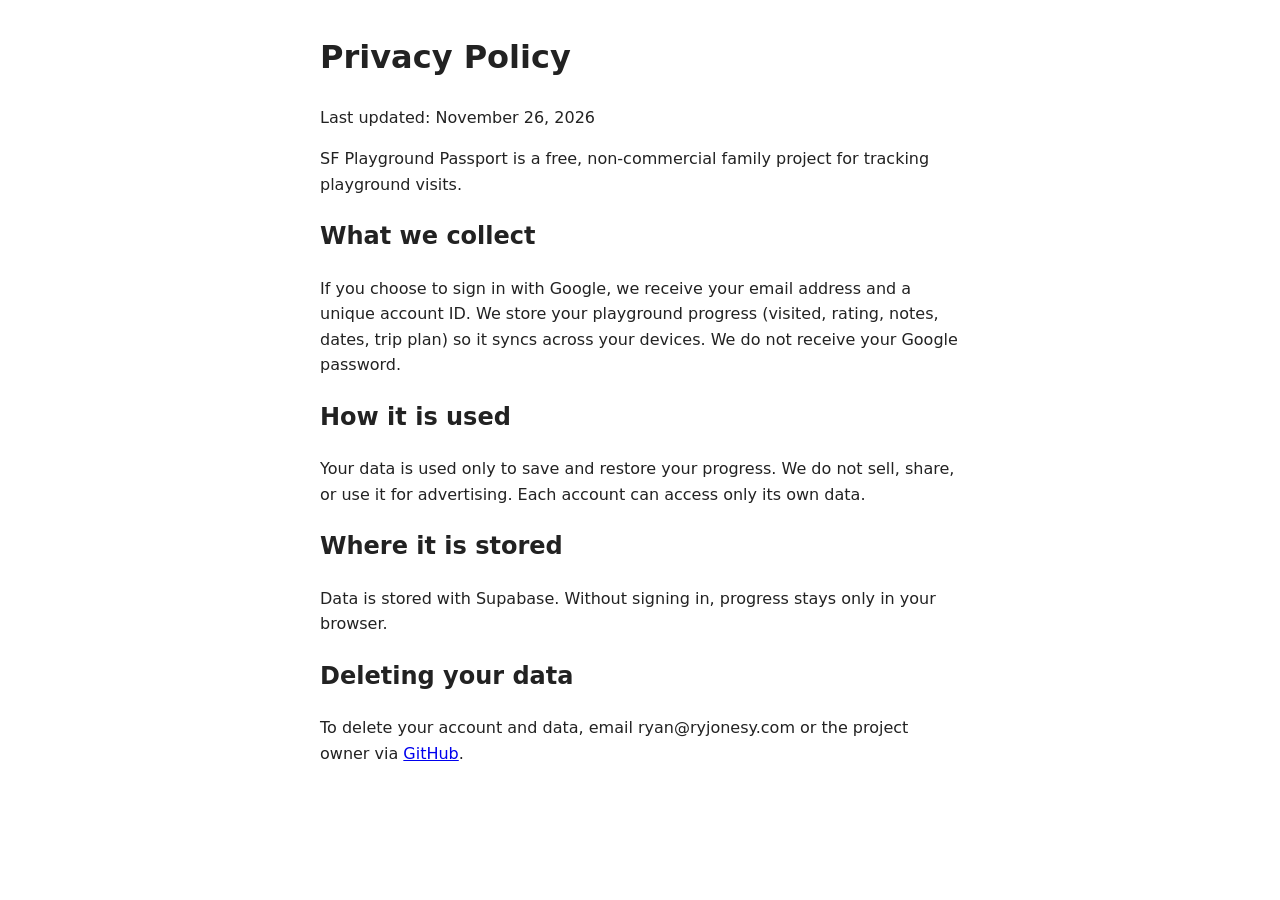
==== privacy.html @ 1c8a5545 "Add privacy policy page Co-authored-by: Perplexity <noreply@perplexity.ai>" ====
<!DOCTYPE html>
<html lang="en"><head><meta charset="utf-8"><meta name="viewport" content="width=device-width,initial-scale=1">
<title>Privacy Policy – SF Playground Passport</title>
<style>body{font-family:system-ui,sans-serif;max-width:640px;margin:2rem auto;padding:0 1rem;line-height:1.6;color:#222}</style></head>
<body>
<h1>Privacy Policy</h1>
<p>Last updated: November 26, 2026</p>
<p>SF Playground Passport is a free, non-commercial family project for tracking playground visits.</p>
<h2>What we collect</h2>
<p>If you choose to sign in with Google, we receive your email address and a unique account ID. We store your playground progress (visited, rating, notes, dates, trip plan) so it syncs across your devices. We do not receive your Google password.</p>
<h2>How it is used</h2>
<p>Your data is used only to save and restore your progress. We do not sell, share, or use it for advertising. Each account can access only its own data.</p>
<h2>Where it is stored</h2>
<p>Data is stored with Supabase. Without signing in, progress stays only in your browser.</p>
<h2>Deleting your data</h2>
<p>To delete your account and data, email ryan@ryjonesy.com or the project owner via <a href="https://github.com/ryjonesy/sf-playground-passport">GitHub</a>.</p>
</body></html>
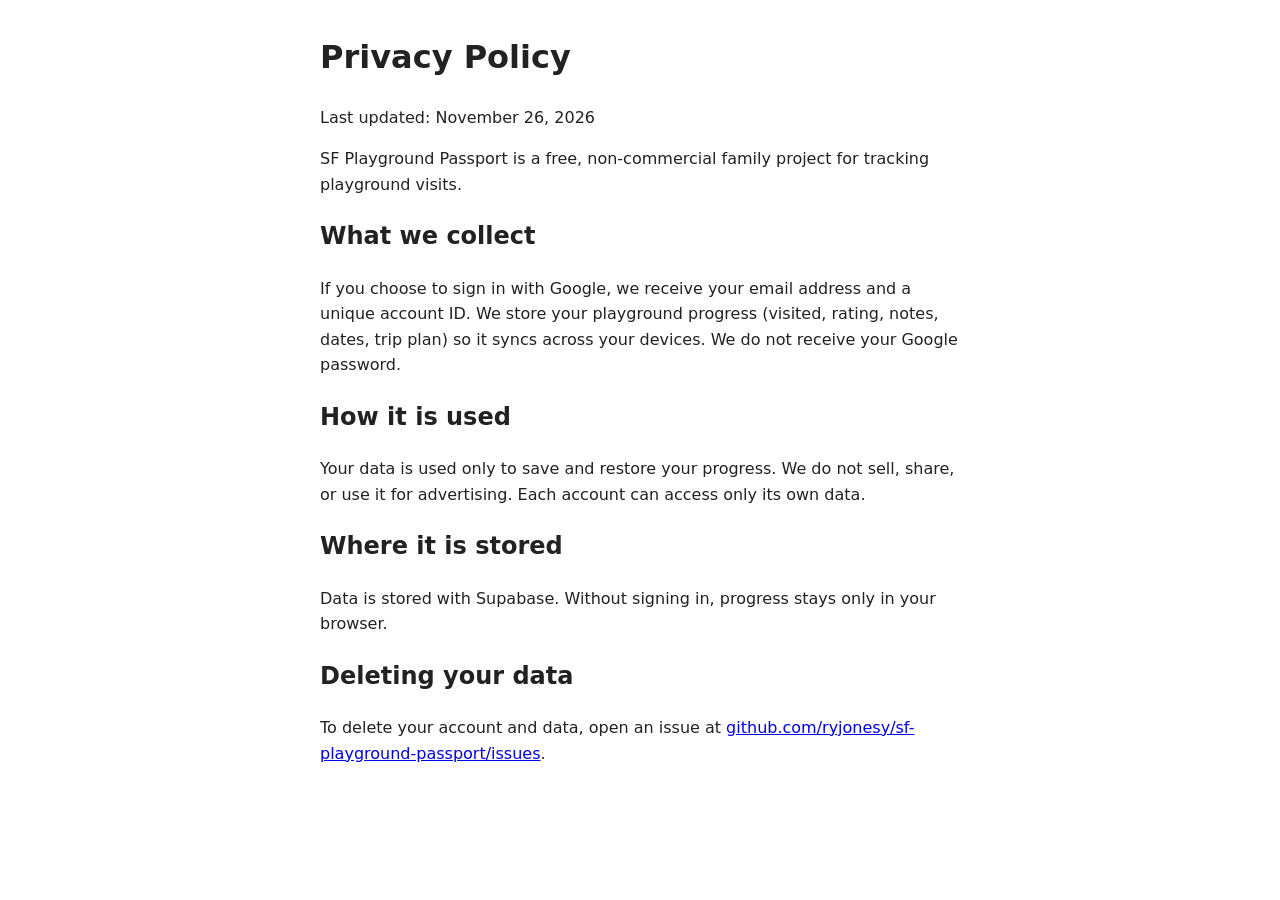
==== commit ff47fa36: "Privacy page: use GitHub issues for contact Co-authored-by: Perplexity <noreply@perplexity.ai>" ====
--- a/privacy.html
+++ b/privacy.html
@@ -13,5 +13,5 @@
 <h2>Where it is stored</h2>
 <p>Data is stored with Supabase. Without signing in, progress stays only in your browser.</p>
 <h2>Deleting your data</h2>
-<p>To delete your account and data, email ryan@ryjonesy.com or the project owner via <a href="https://github.com/ryjonesy/sf-playground-passport">GitHub</a>.</p>
+<p>To delete your account and data, open an issue at <a href="https://github.com/ryjonesy/sf-playground-passport/issues">github.com/ryjonesy/sf-playground-passport/issues</a>.</p>
 </body></html>
